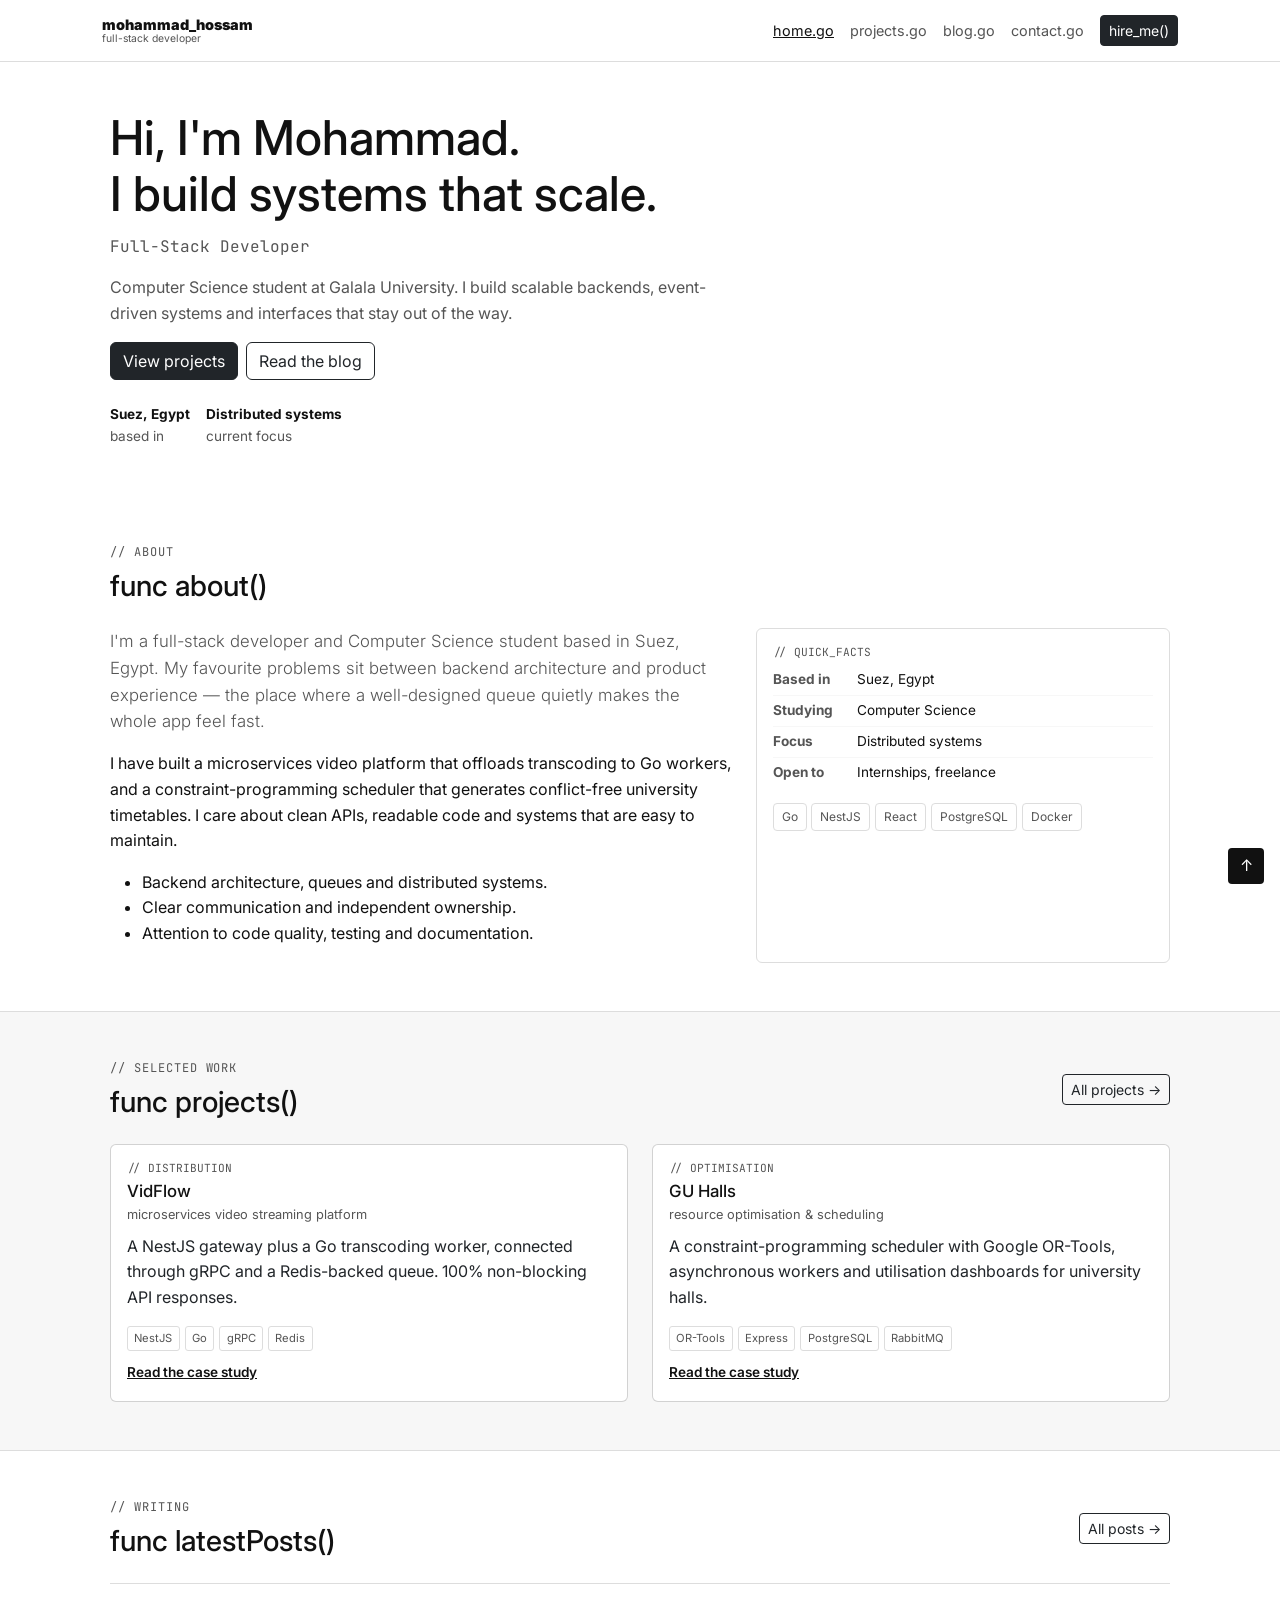
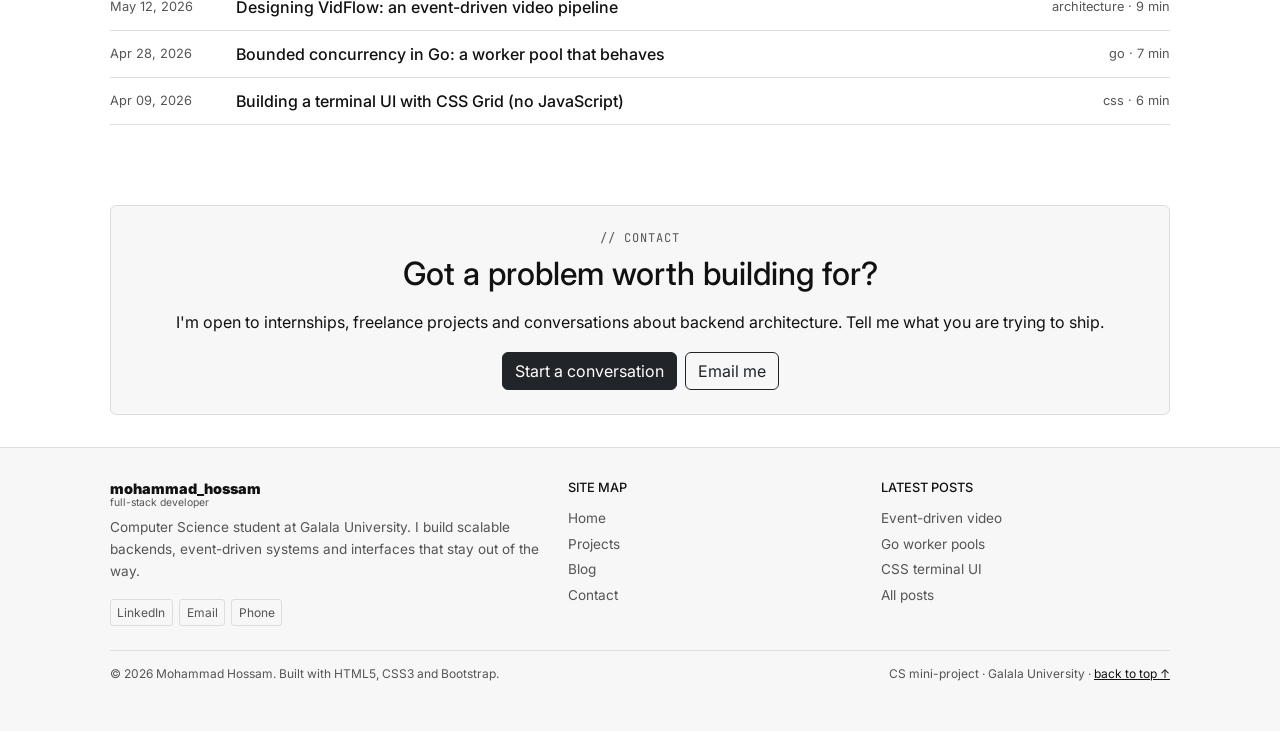
==== index.html @ eacb059a "Initial commit: four-page portfolio website" ====
<!doctype html>
<html lang="en">
<head>
  <meta charset="utf-8">
  <meta name="viewport" content="width=device-width, initial-scale=1">
  <title>Mohammad Hossam — Full-Stack Developer</title>
  <meta name="description" content="Portfolio of Mohammad Hossam, a Computer Science student at Galala University and full-stack developer building scalable backends and event-driven systems.">
  <meta name="author" content="Mohammad Hossam">
  <meta name="keywords" content="Mohammad Hossam, full-stack developer, NestJS, Go, React, portfolio, Galala University">
  <meta property="og:title" content="Mohammad Hossam — Full-Stack Developer">
  <meta property="og:description" content="Computer Science student and full-stack developer building event-driven systems and distributed platforms.">
  <meta property="og:type" content="website">
  <link rel="preconnect" href="https://fonts.googleapis.com">
  <link rel="preconnect" href="https://fonts.gstatic.com" crossorigin>
  <link href="https://fonts.googleapis.com/css2?family=Inter:wght@400;500;600;700&family=JetBrains+Mono:ital,wght@0,400;0,500;0,600;0,700;1,400&display=swap" rel="stylesheet">
  <link href="https://cdn.jsdelivr.net/npm/bootstrap@5.3.3/dist/css/bootstrap.min.css" rel="stylesheet">
  <link rel="stylesheet" href="css/style.css">
</head>
<body id="top">
  <a class="skip-link" href="#main">Skip to content</a>

  <header class="site-header">
    <nav class="navbar navbar-expand-lg" aria-label="Main navigation">
      <div class="container">
        <a class="brand" href="index.html" aria-label="Mohammad Hossam — home">
          <span class="brand-text"><strong>mohammad_hossam</strong><small>full-stack developer</small></span>
        </a>
        <button class="navbar-toggler" type="button" data-bs-toggle="collapse" data-bs-target="#mainNav" aria-controls="mainNav" aria-expanded="false" aria-label="Toggle navigation">
          <span class="navbar-toggler-icon"></span>
        </button>
        <div class="collapse navbar-collapse" id="mainNav">
          <ul class="navbar-nav ms-auto align-items-lg-center">
            <li class="nav-item"><a class="nav-link active" aria-current="page" href="index.html">home.go</a></li>
            <li class="nav-item"><a class="nav-link" href="projects.html">projects.go</a></li>
            <li class="nav-item"><a class="nav-link" href="blog.html">blog.go</a></li>
            <li class="nav-item"><a class="nav-link" href="contact.html">contact.go</a></li>
            <li class="nav-item ms-lg-2"><a class="btn btn-dark btn-sm" href="contact.html">hire_me()</a></li>
          </ul>
        </div>
      </div>
    </nav>
  </header>

  <main id="main">
    <section class="hero" aria-labelledby="hero-title">
      <div class="wrap">
        <h1 class="hero-title" id="hero-title">Hi, I'm Mohammad.<br>I build systems that scale.</h1>
        <p class="hero-role">Full-Stack Developer</p>
        <p class="hero-lead">Computer Science student at Galala University. I build scalable backends, event-driven systems and interfaces that stay out of the way.</p>
        <div class="actions mb-4">
          <a class="btn btn-dark" href="projects.html">View projects</a>
          <a class="btn btn-outline-dark" href="blog.html">Read the blog</a>
        </div>
        <div class="hero-meta">
          <div><strong>Suez, Egypt</strong>based in</div>
          <div><strong>Distributed systems</strong>current focus</div>
        </div>
      </div>
    </section>

    <section class="section" id="about" aria-labelledby="about-title">
      <div class="wrap">
        <div class="section-head">
          <div>
            <span class="eyebrow">// about</span>
            <h2 class="section-title" id="about-title">func about()</h2>
          </div>
        </div>
        <div class="about-grid">
          <div>
            <p class="lead">I'm a full-stack developer and Computer Science student based in Suez, Egypt. My favourite problems sit between backend architecture and product experience — the place where a well-designed queue quietly makes the whole app feel fast.</p>
            <p>I have built a microservices video platform that offloads transcoding to Go workers, and a constraint-programming scheduler that generates conflict-free university timetables. I care about clean APIs, readable code and systems that are easy to maintain.</p>
            <ul >
              <li>Backend architecture, queues and distributed systems.</li>
              <li>Clear communication and independent ownership.</li>
              <li>Attention to code quality, testing and documentation.</li>
            </ul>
          </div>
          <aside class="panel" aria-label="Quick facts">
            <span class="panel-kicker">// quick_facts</span>
            <dl class="spec-list">
              <div class="spec"><dt>Based in</dt><dd>Suez, Egypt</dd></div>
              <div class="spec"><dt>Studying</dt><dd>Computer Science</dd></div>
              <div class="spec"><dt>Focus</dt><dd>Distributed systems</dd></div>
              <div class="spec"><dt>Open to</dt><dd>Internships, freelance</dd></div>
            </dl>
            <div class="chip-row mt-3">
              <span class="chip">Go</span>
              <span class="chip">NestJS</span>
              <span class="chip">React</span>
              <span class="chip">PostgreSQL</span>
              <span class="chip">Docker</span>
            </div>
          </aside>
        </div>
      </div>
    </section>

    <section class="section section--soft" id="work" aria-labelledby="work-title">
      <div class="wrap">
        <div class="section-head">
          <div>
            <span class="eyebrow">// selected work</span>
            <h2 class="section-title" id="work-title">func projects()</h2>
          </div>
          <a class="btn btn-outline-dark btn-sm" href="projects.html">All projects →</a>
        </div>
        <div class="row g-4 row-cols-1 row-cols-md-2">
          <div class="col">
            <article class="card h-100">
              <div class="project-body">
                <span class="panel-kicker">// distribution</span>
                <h3 class="project-name"><a href="projects.html#vidflow">VidFlow</a></h3>
                <span class="project-sub">microservices video streaming platform</span>
                <p>A NestJS gateway plus a Go transcoding worker, connected through gRPC and a Redis-backed queue. 100% non-blocking API responses.</p>
                <div class="tags">
                  <span class="tag">NestJS</span>
                  <span class="tag">Go</span>
                  <span class="tag">gRPC</span>
                  <span class="tag">Redis</span>
                </div>
                <a class="arrow-link" href="projects.html#vidflow">Read the case study</a>
              </div>
            </article>
          </div>
          <div class="col">
            <article class="card h-100">
              <div class="project-body">
                <span class="panel-kicker">// optimisation</span>
                <h3 class="project-name"><a href="projects.html#guhalls">GU Halls</a></h3>
                <span class="project-sub">resource optimisation &amp; scheduling</span>
                <p>A constraint-programming scheduler with Google OR-Tools, asynchronous workers and utilisation dashboards for university halls.</p>
                <div class="tags">
                  <span class="tag">OR-Tools</span>
                  <span class="tag">Express</span>
                  <span class="tag">PostgreSQL</span>
                  <span class="tag">RabbitMQ</span>
                </div>
                <a class="arrow-link" href="projects.html#guhalls">Read the case study</a>
              </div>
            </article>
          </div>
        </div>
      </div>
    </section>

    <section class="section" id="writing" aria-labelledby="writing-title">
      <div class="wrap">
        <div class="section-head">
          <div>
            <span class="eyebrow">// writing</span>
            <h2 class="section-title" id="writing-title">func latestPosts()</h2>
          </div>
          <a class="btn btn-outline-dark btn-sm" href="blog.html">All posts →</a>
        </div>
        <ul class="post-list">
          <li>
            <a href="blog.html#post-1">
              <time datetime="2026-05-12">May 12, 2026</time>
              <h3>Designing VidFlow: an event-driven video pipeline</h3>
              <span class="meta">architecture · 9 min</span>
            </a>
          </li>
          <li>
            <a href="blog.html#post-2">
              <time datetime="2026-04-28">Apr 28, 2026</time>
              <h3>Bounded concurrency in Go: a worker pool that behaves</h3>
              <span class="meta">go · 7 min</span>
            </a>
          </li>
          <li>
            <a href="blog.html#post-3">
              <time datetime="2026-04-09">Apr 09, 2026</time>
              <h3>Building a terminal UI with CSS Grid (no JavaScript)</h3>
              <span class="meta">css · 6 min</span>
            </a>
          </li>
        </ul>
      </div>
    </section>

    <section class="section section--tight" aria-labelledby="cta-title">
      <div class="wrap">
        <div class="cta">
          <span class="eyebrow d-block text-center">// contact</span>
          <h2 id="cta-title">Got a problem worth building for?</h2>
          <p>I'm open to internships, freelance projects and conversations about backend architecture. Tell me what you are trying to ship.</p>
          <div class="actions justify-content-center">
            <a class="btn btn-dark" href="contact.html">Start a conversation</a>
            <a class="btn btn-outline-dark" href="mailto:mohamedhossam.dev@gmail.com">Email me</a>
          </div>
        </div>
      </div>
    </section>
  </main>

  <footer class="site-footer">
    <div class="wrap">
      <div class="footer-grid">
        <div class="footer-brand">
          <a class="brand" href="index.html">
            <span class="brand-text"><strong>mohammad_hossam</strong><small>full-stack developer</small></span>
          </a>
          <p>Computer Science student at Galala University. I build scalable backends, event-driven systems and interfaces that stay out of the way.</p>
          <div class="social-row">
            <a href="https://www.linkedin.com/in/mohamed-hossam-5a3b3b277/" target="_blank" rel="noopener">LinkedIn</a>
            <a href="mailto:mohamedhossam.dev@gmail.com">Email</a>
            <a href="tel:+201100353314">Phone</a>
          </div>
        </div>
        <div>
          <h2 class="footer-title">Site map</h2>
          <ul class="footer-links">
            <li><a href="index.html">Home</a></li>
            <li><a href="projects.html">Projects</a></li>
            <li><a href="blog.html">Blog</a></li>
            <li><a href="contact.html">Contact</a></li>
          </ul>
        </div>
        <div>
          <h2 class="footer-title">Latest posts</h2>
          <ul class="footer-links">
            <li><a href="blog.html#post-1">Event-driven video</a></li>
            <li><a href="blog.html#post-2">Go worker pools</a></li>
            <li><a href="blog.html#post-3">CSS terminal UI</a></li>
            <li><a href="blog.html">All posts</a></li>
          </ul>
        </div>
      </div>
      <div class="footer-bottom">
        <p>© 2026 Mohammad Hossam. Built with HTML5, CSS3 and Bootstrap.</p>
        <p>CS mini-project · Galala University · <a href="#top">back to top ↑</a></p>
      </div>
    </div>
  </footer>

  <a class="to-top" href="#top" aria-label="Back to top">↑</a>

  <script src="https://cdn.jsdelivr.net/npm/bootstrap@5.3.3/dist/js/bootstrap.bundle.min.js"></script>
</body>
</html>
---- css/style.css ----
:root {
  --bg: #ffffff;
  --text: #111111;
  --muted: #555555;
  --border: #dddddd;
  --surface: #f7f7f7;
  --font: "Inter", Arial, sans-serif;
  --mono: "JetBrains Mono", Consolas, monospace;
}

*,
*::before,
*::after { box-sizing: border-box; }
html { scroll-behavior: smooth; scroll-padding-top: 80px; }
body { margin: 0; background: var(--bg); color: var(--text); font: 16px/1.6 var(--font); }
h1, h2, h3 { margin: 0 0 0.5em; line-height: 1.25; }
p { margin: 0 0 1rem; }
a { color: var(--text); text-decoration: underline; }
a:hover { color: var(--muted); }
a:focus-visible, button:focus-visible { outline: 2px solid #111; outline-offset: 2px; }
code, pre { font-family: var(--mono); }

.skip-link { position: absolute; left: 1rem; top: -100px; z-index: 2000; padding: 0.5rem 0.8rem; background: #111; color: #fff; }
.skip-link:focus { top: 1rem; color: #fff; }
.wrap { width: 100%; max-width: 1100px; margin: 0 auto; padding: 0 1.25rem; }
.container { max-width: 1100px; }

.site-header { position: sticky; top: 0; z-index: 1030; background: #fff; border-bottom: 1px solid var(--border); }
.navbar { padding: 0.7rem 0; }
.brand { color: var(--text); font-weight: 700; text-decoration: none; }
.brand:hover { color: var(--text); }
.brand-text { display: flex; flex-direction: column; line-height: 1.2; }
.brand-text strong { font-size: 0.9rem; }
.brand-text small { color: var(--muted); font-size: 0.65rem; font-weight: 400; }
.navbar .nav-link { color: var(--muted); font-size: 0.9rem; }
.navbar .nav-link:hover,
.navbar .nav-link.active { color: var(--text); text-decoration: underline; }
.navbar-toggler { border: 1px solid var(--border); }
.navbar-collapse { margin-top: 0.7rem; }

.section { padding: 3rem 0; }
.section--tight { padding: 2rem 0; }
.section--soft { background: var(--surface); border-top: 1px solid var(--border); border-bottom: 1px solid var(--border); }
.section-head { display: flex; flex-wrap: wrap; align-items: center; justify-content: space-between; gap: 1rem; margin-bottom: 1.5rem; }
.section-title { margin: 0; font-size: 1.8rem; }
.section-sub { max-width: 65ch; color: var(--muted); }
.eyebrow { display: block; margin-bottom: 0.5rem; color: var(--muted); font: 0.75rem var(--mono); letter-spacing: 0.08em; text-transform: uppercase; }
.page-head { padding: 2rem 0 1rem; }
.page-title { margin-bottom: 0.5rem; font-size: 2rem; }
.page-sub { max-width: 65ch; color: var(--muted); }
.breadcrumb-nav { display: flex; flex-wrap: wrap; gap: 0.4rem; margin-bottom: 1rem; color: var(--muted); font-size: 0.8rem; }
.breadcrumb-nav a { color: var(--muted); }

.hero { padding: 3rem 0; }
.hero-title { margin: 0 0 0.8rem; font-size: clamp(2rem, 6vw, 3rem); line-height: 1.15; }
.hero-role { margin: 0 0 1rem; color: var(--muted); font-family: var(--mono); }
.hero-lead { max-width: 60ch; color: var(--muted); }
.hero-meta { display: flex; flex-wrap: wrap; gap: 1rem; color: var(--muted); font-size: 0.85rem; }
.hero-meta strong { display: block; color: var(--text); }
.actions { display: flex; flex-wrap: wrap; gap: 0.5rem; }
.lead { color: var(--muted); font-size: 1.05rem; }

.about-grid,
.contact-grid,
.footer-grid { display: grid; gap: 1.5rem; }
.about-grid { grid-template-columns: 1.5fr 1fr; }
.contact-grid { grid-template-columns: 0.85fr 1.15fr; }
.footer-grid { grid-template-columns: 1.5fr 1fr 1fr; }

.panel,
.case-study,
.form-panel,
.table-responsive { background: #fff; border: 1px solid var(--border); border-radius: 6px; }
.panel { padding: 1rem; }
.panel-kicker { display: block; margin-bottom: 0.4rem; color: var(--muted); font: 0.7rem var(--mono); text-transform: uppercase; }
.panel-title { margin-bottom: 0.5rem; font-size: 1rem; }
.spec-list { margin: 0; }
.spec { display: flex; gap: 0.5rem; padding: 0.25rem 0; border-bottom: 1px solid var(--surface); font-size: 0.85rem; }
.spec:last-child { border-bottom: 0; }
.spec dt { flex: 0 0 76px; color: var(--muted); }
.spec dd { margin: 0; }
.chip-row { display: flex; flex-wrap: wrap; gap: 0.3rem; }
.chip { padding: 0.2rem 0.5rem; border: 1px solid var(--border); border-radius: 4px; color: var(--muted); font-size: 0.75rem; text-decoration: none; }
.chip:hover,
.chip.active { border-color: #111; color: #111; }

.project-body { padding: 1rem; }
.project-name { margin: 0 0 0.2rem; font-size: 1.05rem; }
.project-name a { color: var(--text); text-decoration: none; }
.project-name a:hover { text-decoration: underline; }
.project-sub { display: block; margin-bottom: 0.5rem; color: var(--muted); font-size: 0.8rem; }
.tags { display: flex; flex-wrap: wrap; gap: 0.3rem; margin-top: auto; }
.tag { padding: 0.15rem 0.4rem; border: 1px solid var(--border); border-radius: 3px; color: var(--muted); font-size: 0.7rem; }
.arrow-link { display: inline-block; margin-top: 0.7rem; font-size: 0.85rem; font-weight: 600; }

.blog-entry { padding: 1rem 0; border-bottom: 1px solid var(--border); }
.blog-entry h2 { margin-bottom: 0.4rem; font-size: 1.15rem; }
.blog-entry p { margin-bottom: 0.4rem; color: var(--muted); }
.post-list { margin: 0; padding: 0; list-style: none; border-top: 1px solid var(--border); }
.post-list li { border-bottom: 1px solid var(--border); }
.post-list a { display: grid; grid-template-columns: 110px 1fr auto; gap: 1rem; padding: 0.8rem 0; color: var(--text); text-decoration: none; }
.post-list a:hover h3 { text-decoration: underline; }
.post-list time,
.post-list .meta { color: var(--muted); font-size: 0.8rem; }
.post-list h3 { margin: 0; font-size: 1rem; }
.post-meta { display: flex; flex-wrap: wrap; gap: 0.4rem; margin-bottom: 0.5rem; color: var(--muted); font-size: 0.75rem; }

.cta { padding: 1.5rem; border: 1px solid var(--border); border-radius: 6px; background: var(--surface); text-align: center; }
.case-study { margin-bottom: 1rem; padding: 1.5rem; }
.case-body h2 { margin-bottom: 0.2rem; font-size: 1.5rem; }
.case-body h3 { margin: 1rem 0 0.5rem; color: var(--muted); font-size: 0.8rem; text-transform: uppercase; }
.case-body p { color: var(--muted); }

.table-responsive { overflow-x: auto; }
.matrix-table { width: 100%; min-width: 720px; border-collapse: collapse; font-size: 0.85rem; }
.matrix-table th,
.matrix-table td { padding: 0.6rem; border: 1px solid var(--border); text-align: left; }
.matrix-table thead th { background: var(--surface); }
.matrix-table tbody tr:nth-child(even) { background: #fafafa; }

.contact-info { display: flex; flex-direction: column; gap: 1rem; }
.contact-list { margin: 0; padding: 0; list-style: none; }
.contact-list li { display: flex; gap: 0.5rem; padding: 0.5rem 0; border-bottom: 1px solid var(--border); }
.contact-list li:last-child { border-bottom: 0; }
.contact-list b { display: block; color: var(--muted); font-size: 0.7rem; text-transform: uppercase; }
.form-panel { padding: 1.5rem; }
fieldset { min-width: 0; margin: 0 0 1rem; padding: 1rem; border: 1px solid var(--border); border-radius: 6px; }
legend { float: none; width: auto; padding: 0 0.3rem; font-size: 0.85rem; font-weight: 700; }
.form-label { margin-bottom: 0.3rem; font-size: 0.85rem; font-weight: 600; }
.form-hint { margin-top: 0.25rem; color: var(--muted); font-size: 0.78rem; }
.form-actions { display: flex; flex-wrap: wrap; gap: 0.5rem; }

.site-footer { border-top: 1px solid var(--border); background: var(--surface); padding: 2rem 0; }
.footer-brand p { margin: 0.5rem 0 1rem; color: var(--muted); font-size: 0.85rem; }
.footer-title { margin-bottom: 0.6rem; font-size: 0.8rem; text-transform: uppercase; }
.footer-links { margin: 0; padding: 0; list-style: none; }
.footer-links a { color: var(--muted); font-size: 0.85rem; text-decoration: none; }
.footer-links a:hover { color: var(--text); }
.social-row { display: flex; flex-wrap: wrap; gap: 0.4rem; }
.social-row a { padding: 0.2rem 0.4rem; border: 1px solid var(--border); border-radius: 3px; color: var(--muted); font-size: 0.75rem; text-decoration: none; }
.footer-bottom { display: flex; flex-wrap: wrap; justify-content: space-between; gap: 0.5rem; margin-top: 1.5rem; padding-top: 0.8rem; border-top: 1px solid var(--border); color: var(--muted); font-size: 0.75rem; }
.to-top { position: fixed; right: 1rem; bottom: 1rem; z-index: 1020; display: grid; place-items: center; width: 36px; height: 36px; border-radius: 4px; background: #111; color: #fff; text-decoration: none; }

@media (min-width: 992px) { .navbar-collapse { margin-top: 0; } }
@media (max-width: 991.98px) {
  .about-grid,
  .contact-grid { grid-template-columns: 1fr; }
  .footer-grid { grid-template-columns: 1fr 1fr; }
  .footer-brand { grid-column: 1 / -1; }
}
@media (max-width: 767.98px) {
  .section { padding: 2rem 0; }
  .hero { padding: 2rem 0; }
  .post-list a { grid-template-columns: 1fr; }
  .post-list .meta { display: none; }
  .footer-grid { grid-template-columns: 1fr; }
  .footer-brand { grid-column: auto; }
}
@media (max-width: 479.98px) {
  .actions { flex-direction: column; }
  .actions .btn { width: 100%; }
  .brand-text small { display: none; }
}
@media print {
  .site-header, .to-top, .site-footer, .actions { display: none !important; }
  body { background: #fff; color: #111; }
}
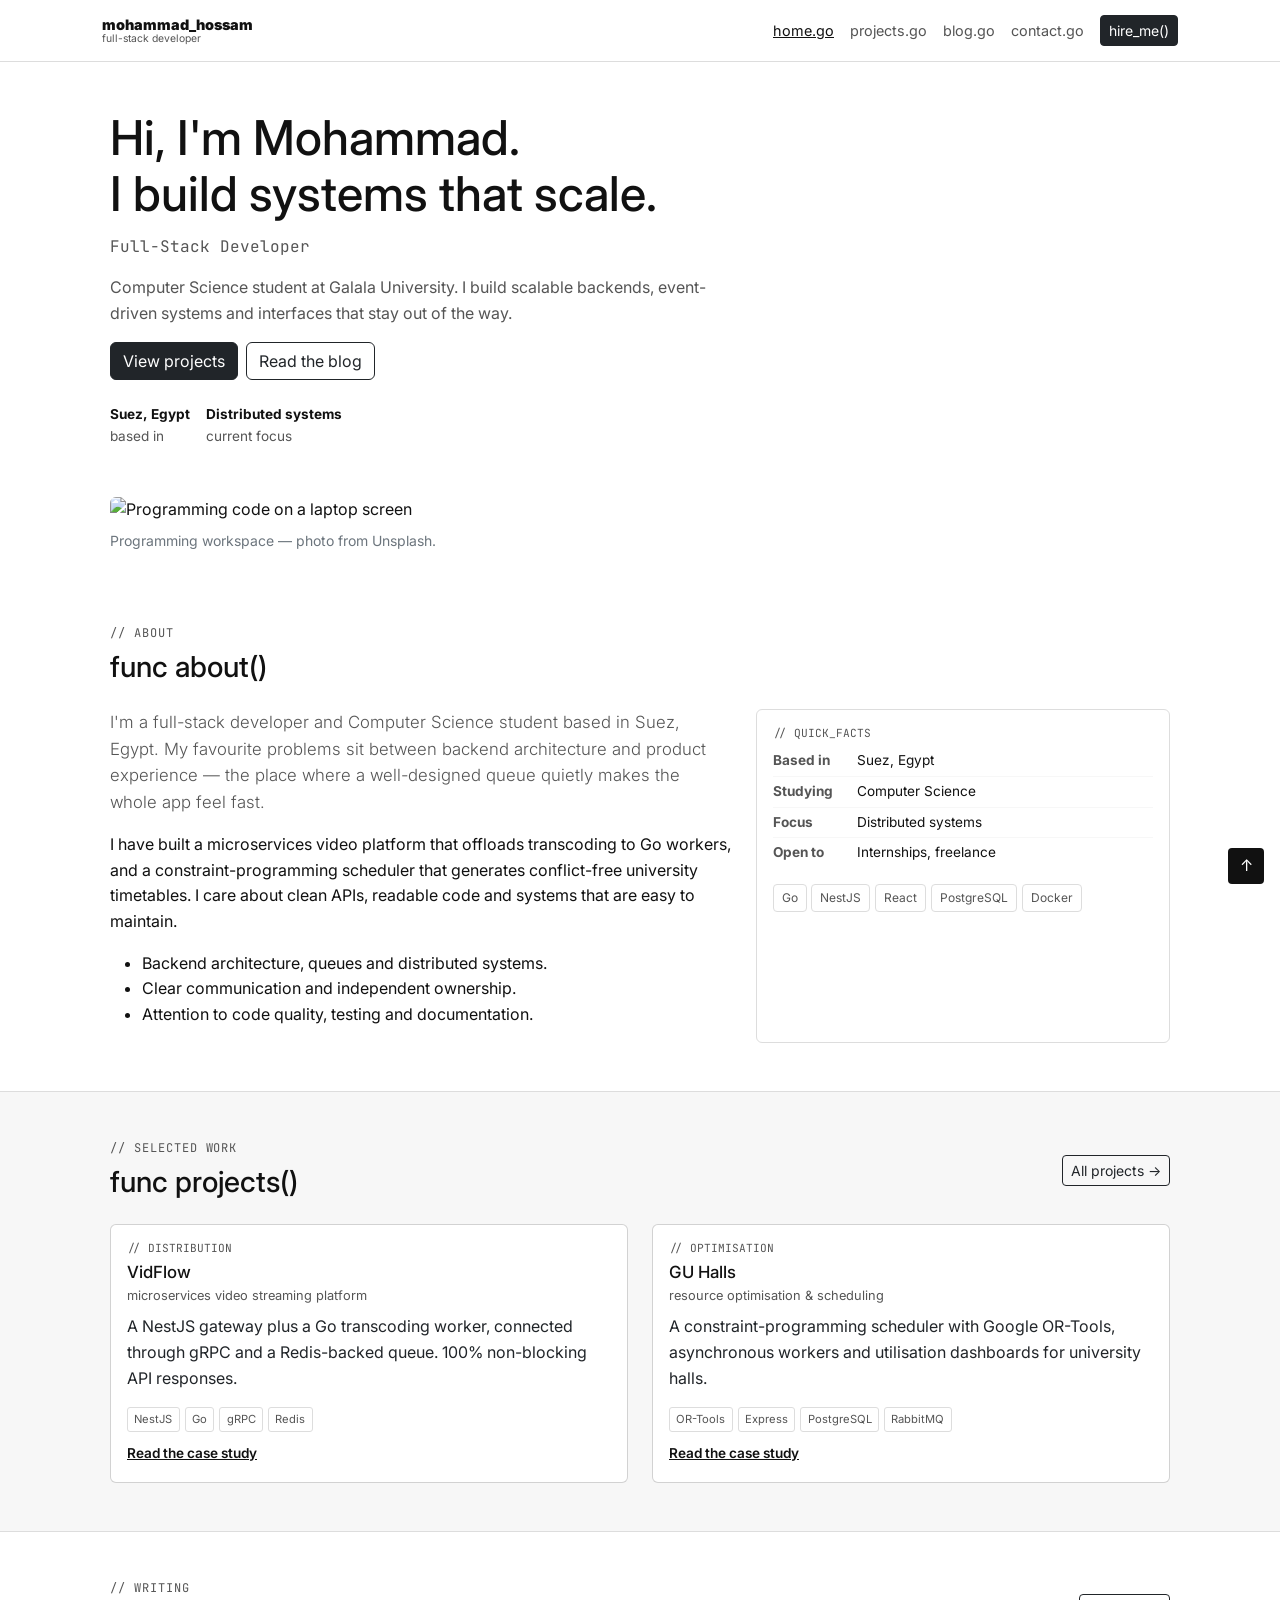
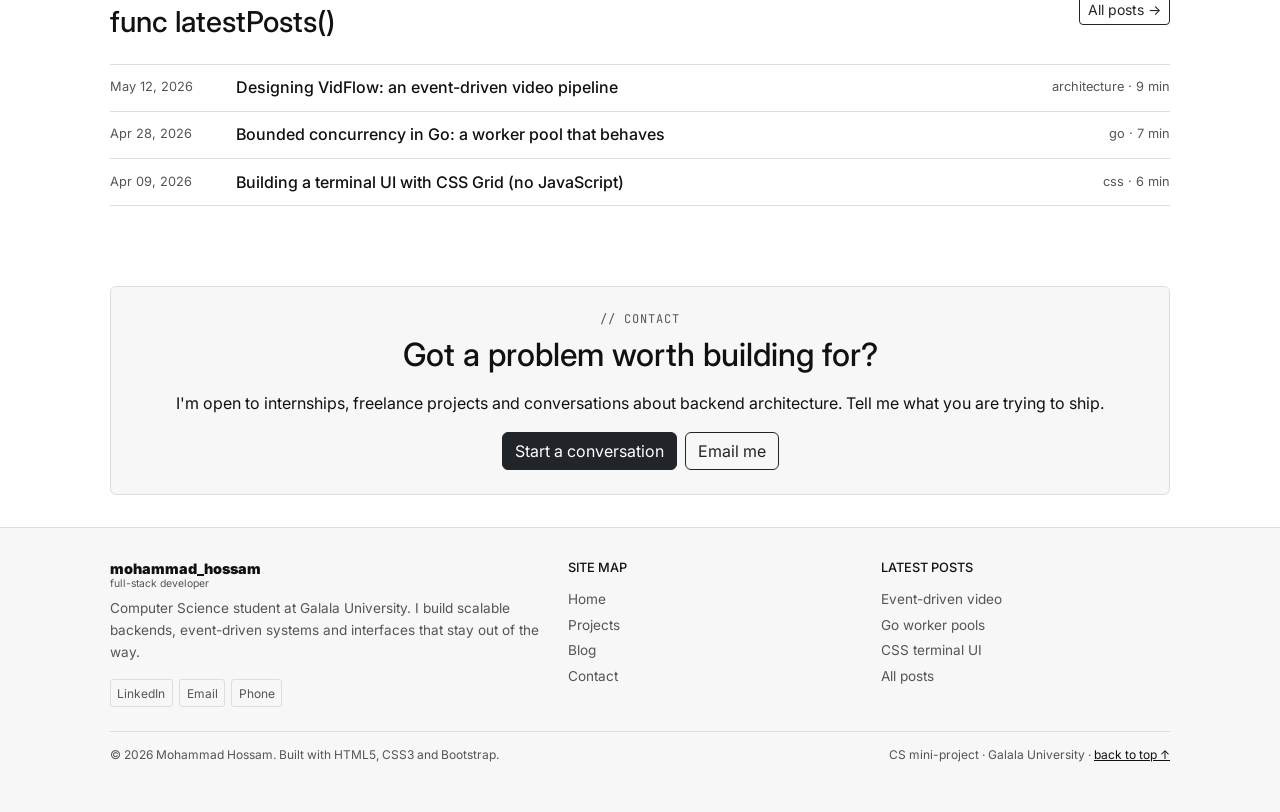
==== commit 6a4f89e6: "Add programming image to home page" ====
--- a/index.html
+++ b/index.html
@@ -57,6 +57,11 @@
         </div>
       </div>
     </section>
+
+    <div class="wrap mb-4">
+      <img class="img-fluid rounded" src="https://images.unsplash.com/photo-1461749280684-dccba630e2f6?auto=format&fit=crop&w=1200&q=80" alt="Programming code on a laptop screen" width="1200" height="800" loading="lazy">
+      <p class="text-secondary small mt-2 mb-0">Programming workspace — photo from Unsplash.</p>
+    </div>
 
     <section class="section" id="about" aria-labelledby="about-title">
       <div class="wrap">
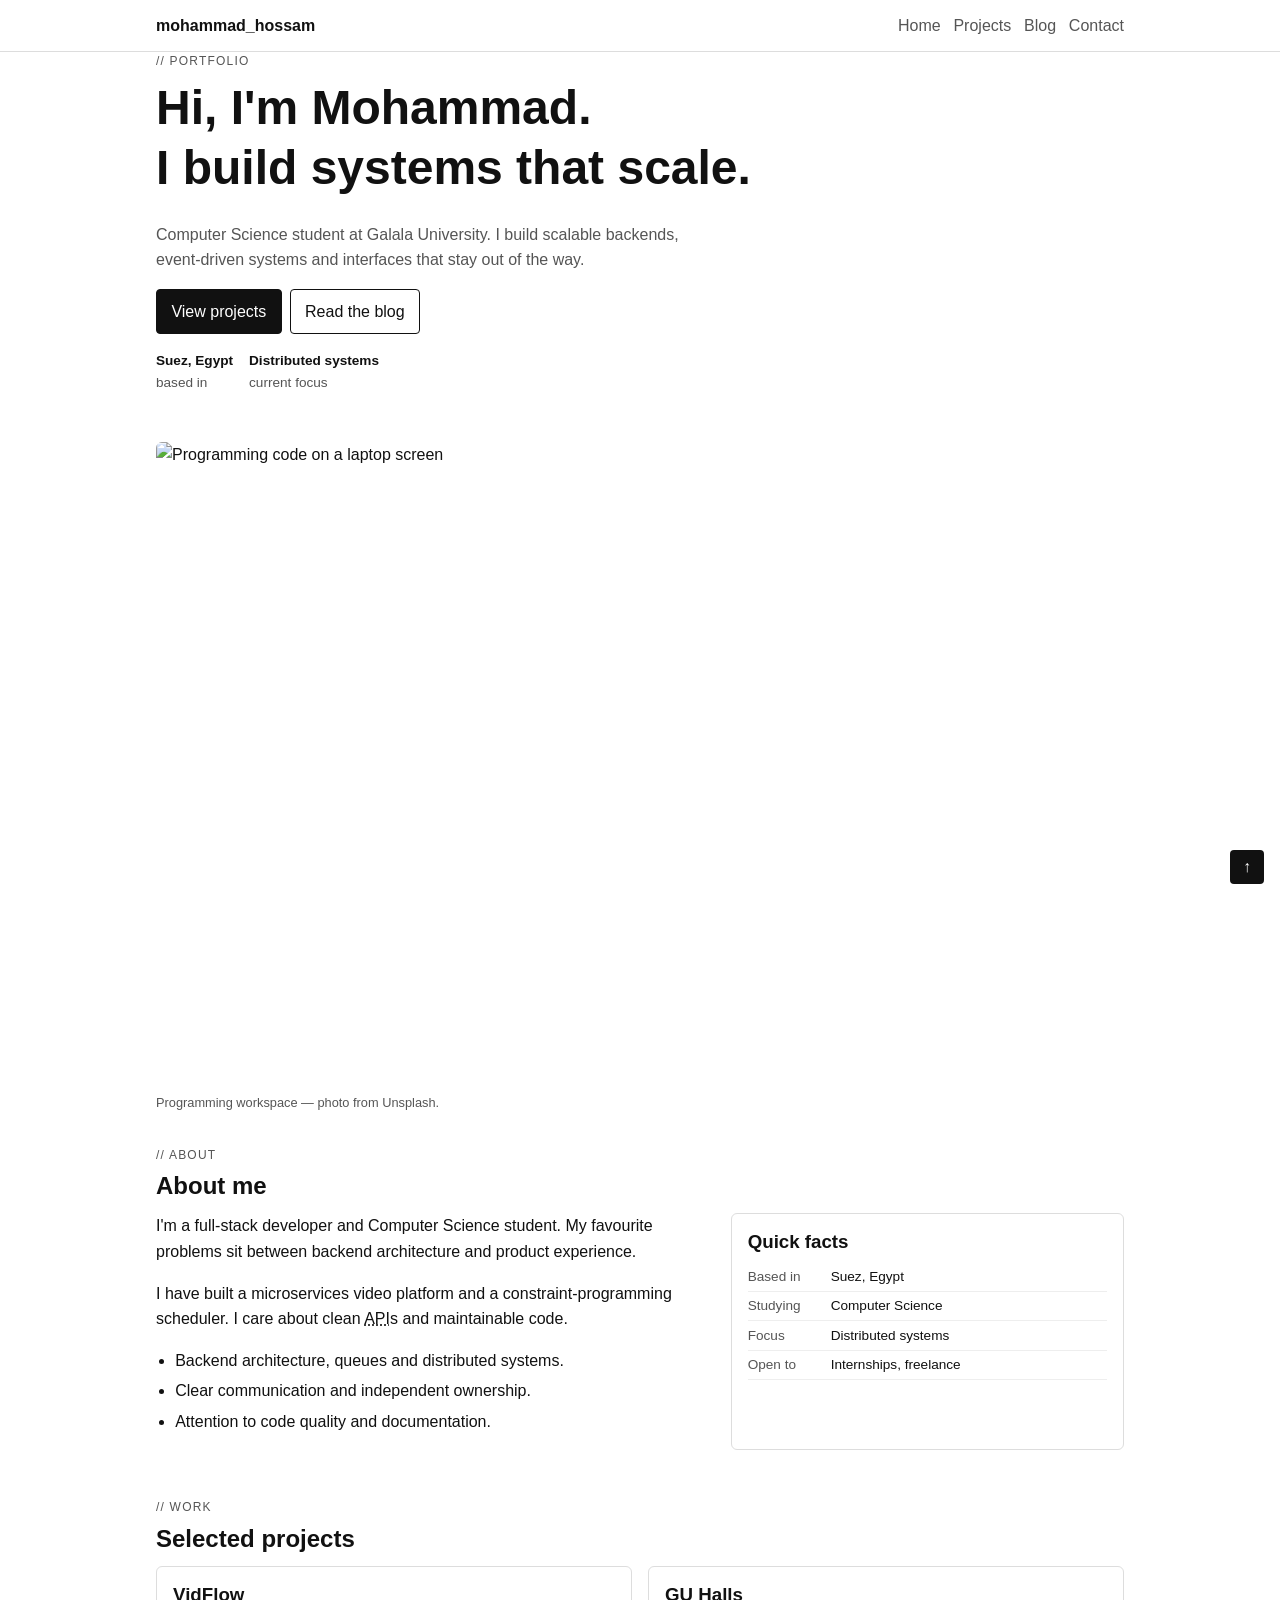
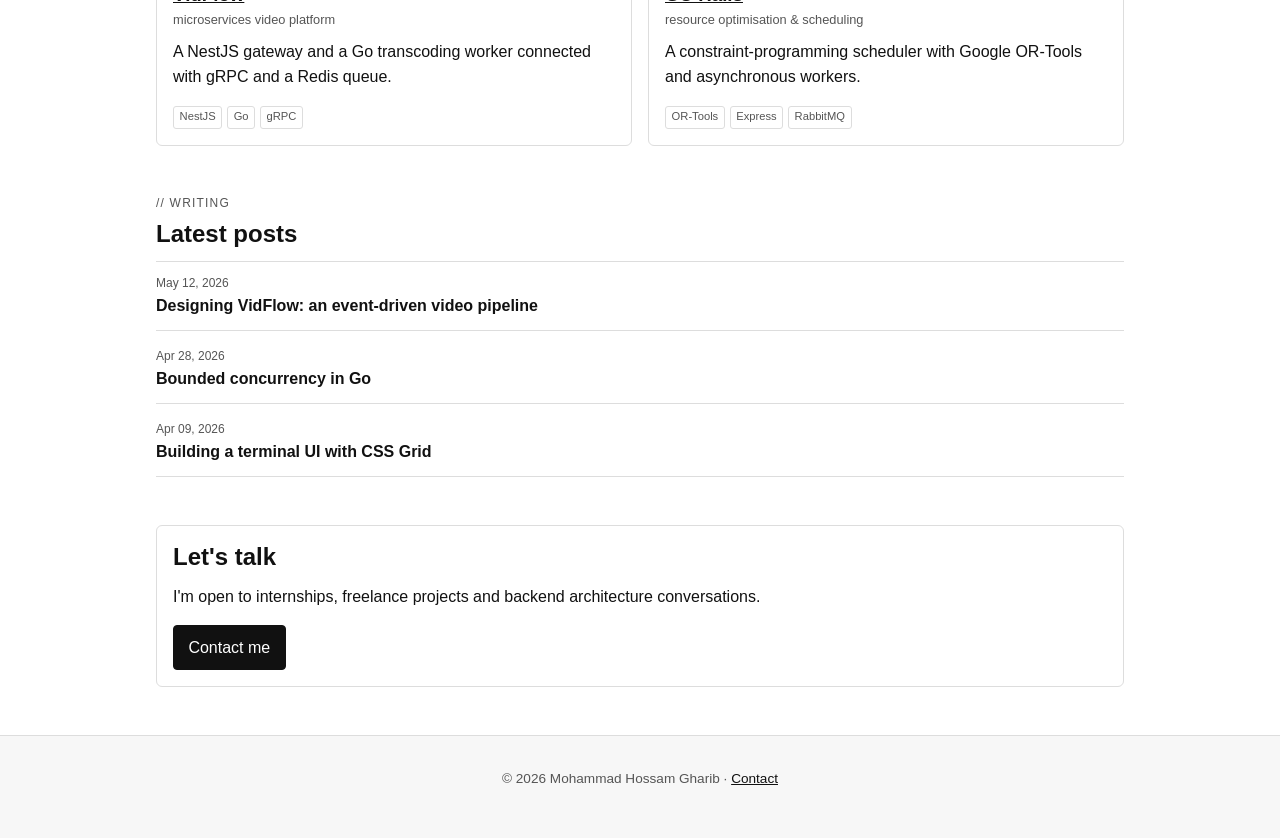
==== commit 6721b622: "Replace Bootstrap version with pure HTML/CSS site" ====
--- a/index.html
+++ b/index.html
@@ -1,246 +1,105 @@
 <!doctype html>
 <html lang="en">
 <head>
-  <meta charset="utf-8">
-  <meta name="viewport" content="width=device-width, initial-scale=1">
-  <title>Mohammad Hossam — Full-Stack Developer</title>
-  <meta name="description" content="Portfolio of Mohammad Hossam, a Computer Science student at Galala University and full-stack developer building scalable backends and event-driven systems.">
-  <meta name="author" content="Mohammad Hossam">
-  <meta name="keywords" content="Mohammad Hossam, full-stack developer, NestJS, Go, React, portfolio, Galala University">
-  <meta property="og:title" content="Mohammad Hossam — Full-Stack Developer">
-  <meta property="og:description" content="Computer Science student and full-stack developer building event-driven systems and distributed platforms.">
-  <meta property="og:type" content="website">
-  <link rel="preconnect" href="https://fonts.googleapis.com">
-  <link rel="preconnect" href="https://fonts.gstatic.com" crossorigin>
-  <link href="https://fonts.googleapis.com/css2?family=Inter:wght@400;500;600;700&family=JetBrains+Mono:ital,wght@0,400;0,500;0,600;0,700;1,400&display=swap" rel="stylesheet">
-  <link href="https://cdn.jsdelivr.net/npm/bootstrap@5.3.3/dist/css/bootstrap.min.css" rel="stylesheet">
-  <link rel="stylesheet" href="css/style.css">
+<meta charset="utf-8">
+<meta name="viewport" content="width=device-width, initial-scale=1">
+<title>Mohammad Hossam Gharib — Portfolio</title>
+<meta name="description" content="Portfolio of Mohammad Hossam Gharib, a Computer Science student and full-stack developer.">
+<link rel="stylesheet" href="style.css">
 </head>
 <body id="top">
-  <a class="skip-link" href="#main">Skip to content</a>
+<header>
+  <div class="bar">
+    <a class="brand" href="index.html">mohammad_hossam</a>
+    <nav aria-label="Main navigation">
+      <a href="index.html">Home</a>
+      <a href="projects.html">Projects</a>
+      <a href="blog.html">Blog</a>
+      <a href="contact.html">Contact</a>
+    </nav>
+  </div>
+</header>
+<main class="wrap">
+  <section class="hero">
+    <p class="eyebrow">// portfolio</p>
+    <h1>Hi, I'm Mohammad.<br>I build systems that scale.</h1>
+    <p>Computer Science student at Galala University. I build scalable backends, event-driven systems and interfaces that stay out of the way.</p>
+    <div class="actions">
+      <a class="button" href="projects.html">View projects</a>
+      <a class="button alt" href="blog.html">Read the blog</a>
+    </div>
+    <div class="meta">
+      <div><strong>Suez, Egypt</strong>based in</div>
+      <div><strong>Distributed systems</strong>current focus</div>
+    </div>
+  </section>
 
-  <header class="site-header">
-    <nav class="navbar navbar-expand-lg" aria-label="Main navigation">
-      <div class="container">
-        <a class="brand" href="index.html" aria-label="Mohammad Hossam — home">
-          <span class="brand-text"><strong>mohammad_hossam</strong><small>full-stack developer</small></span>
-        </a>
-        <button class="navbar-toggler" type="button" data-bs-toggle="collapse" data-bs-target="#mainNav" aria-controls="mainNav" aria-expanded="false" aria-label="Toggle navigation">
-          <span class="navbar-toggler-icon"></span>
-        </button>
-        <div class="collapse navbar-collapse" id="mainNav">
-          <ul class="navbar-nav ms-auto align-items-lg-center">
-            <li class="nav-item"><a class="nav-link active" aria-current="page" href="index.html">home.go</a></li>
-            <li class="nav-item"><a class="nav-link" href="projects.html">projects.go</a></li>
-            <li class="nav-item"><a class="nav-link" href="blog.html">blog.go</a></li>
-            <li class="nav-item"><a class="nav-link" href="contact.html">contact.go</a></li>
-            <li class="nav-item ms-lg-2"><a class="btn btn-dark btn-sm" href="contact.html">hire_me()</a></li>
-          </ul>
-        </div>
-      </div>
-    </nav>
-  </header>
+  <figure class="photo">
+    <img src="https://images.unsplash.com/photo-1461749280684-dccba630e2f6?auto=format&fit=crop&w=1200&q=80" alt="Programming code on a laptop screen" width="1200" height="800" loading="lazy">
+    <figcaption>Programming workspace — photo from Unsplash.</figcaption>
+  </figure>
 
-  <main id="main">
-    <section class="hero" aria-labelledby="hero-title">
-      <div class="wrap">
-        <h1 class="hero-title" id="hero-title">Hi, I'm Mohammad.<br>I build systems that scale.</h1>
-        <p class="hero-role">Full-Stack Developer</p>
-        <p class="hero-lead">Computer Science student at Galala University. I build scalable backends, event-driven systems and interfaces that stay out of the way.</p>
-        <div class="actions mb-4">
-          <a class="btn btn-dark" href="projects.html">View projects</a>
-          <a class="btn btn-outline-dark" href="blog.html">Read the blog</a>
-        </div>
-        <div class="hero-meta">
-          <div><strong>Suez, Egypt</strong>based in</div>
-          <div><strong>Distributed systems</strong>current focus</div>
-        </div>
-      </div>
-    </section>
-
-    <div class="wrap mb-4">
-      <img class="img-fluid rounded" src="https://images.unsplash.com/photo-1461749280684-dccba630e2f6?auto=format&fit=crop&w=1200&q=80" alt="Programming code on a laptop screen" width="1200" height="800" loading="lazy">
-      <p class="text-secondary small mt-2 mb-0">Programming workspace — photo from Unsplash.</p>
-    </div>
-
-    <section class="section" id="about" aria-labelledby="about-title">
-      <div class="wrap">
-        <div class="section-head">
-          <div>
-            <span class="eyebrow">// about</span>
-            <h2 class="section-title" id="about-title">func about()</h2>
-          </div>
-        </div>
-        <div class="about-grid">
-          <div>
-            <p class="lead">I'm a full-stack developer and Computer Science student based in Suez, Egypt. My favourite problems sit between backend architecture and product experience — the place where a well-designed queue quietly makes the whole app feel fast.</p>
-            <p>I have built a microservices video platform that offloads transcoding to Go workers, and a constraint-programming scheduler that generates conflict-free university timetables. I care about clean APIs, readable code and systems that are easy to maintain.</p>
-            <ul >
-              <li>Backend architecture, queues and distributed systems.</li>
-              <li>Clear communication and independent ownership.</li>
-              <li>Attention to code quality, testing and documentation.</li>
-            </ul>
-          </div>
-          <aside class="panel" aria-label="Quick facts">
-            <span class="panel-kicker">// quick_facts</span>
-            <dl class="spec-list">
-              <div class="spec"><dt>Based in</dt><dd>Suez, Egypt</dd></div>
-              <div class="spec"><dt>Studying</dt><dd>Computer Science</dd></div>
-              <div class="spec"><dt>Focus</dt><dd>Distributed systems</dd></div>
-              <div class="spec"><dt>Open to</dt><dd>Internships, freelance</dd></div>
-            </dl>
-            <div class="chip-row mt-3">
-              <span class="chip">Go</span>
-              <span class="chip">NestJS</span>
-              <span class="chip">React</span>
-              <span class="chip">PostgreSQL</span>
-              <span class="chip">Docker</span>
-            </div>
-          </aside>
-        </div>
-      </div>
-    </section>
-
-    <section class="section section--soft" id="work" aria-labelledby="work-title">
-      <div class="wrap">
-        <div class="section-head">
-          <div>
-            <span class="eyebrow">// selected work</span>
-            <h2 class="section-title" id="work-title">func projects()</h2>
-          </div>
-          <a class="btn btn-outline-dark btn-sm" href="projects.html">All projects →</a>
-        </div>
-        <div class="row g-4 row-cols-1 row-cols-md-2">
-          <div class="col">
-            <article class="card h-100">
-              <div class="project-body">
-                <span class="panel-kicker">// distribution</span>
-                <h3 class="project-name"><a href="projects.html#vidflow">VidFlow</a></h3>
-                <span class="project-sub">microservices video streaming platform</span>
-                <p>A NestJS gateway plus a Go transcoding worker, connected through gRPC and a Redis-backed queue. 100% non-blocking API responses.</p>
-                <div class="tags">
-                  <span class="tag">NestJS</span>
-                  <span class="tag">Go</span>
-                  <span class="tag">gRPC</span>
-                  <span class="tag">Redis</span>
-                </div>
-                <a class="arrow-link" href="projects.html#vidflow">Read the case study</a>
-              </div>
-            </article>
-          </div>
-          <div class="col">
-            <article class="card h-100">
-              <div class="project-body">
-                <span class="panel-kicker">// optimisation</span>
-                <h3 class="project-name"><a href="projects.html#guhalls">GU Halls</a></h3>
-                <span class="project-sub">resource optimisation &amp; scheduling</span>
-                <p>A constraint-programming scheduler with Google OR-Tools, asynchronous workers and utilisation dashboards for university halls.</p>
-                <div class="tags">
-                  <span class="tag">OR-Tools</span>
-                  <span class="tag">Express</span>
-                  <span class="tag">PostgreSQL</span>
-                  <span class="tag">RabbitMQ</span>
-                </div>
-                <a class="arrow-link" href="projects.html#guhalls">Read the case study</a>
-              </div>
-            </article>
-          </div>
-        </div>
-      </div>
-    </section>
-
-    <section class="section" id="writing" aria-labelledby="writing-title">
-      <div class="wrap">
-        <div class="section-head">
-          <div>
-            <span class="eyebrow">// writing</span>
-            <h2 class="section-title" id="writing-title">func latestPosts()</h2>
-          </div>
-          <a class="btn btn-outline-dark btn-sm" href="blog.html">All posts →</a>
-        </div>
-        <ul class="post-list">
-          <li>
-            <a href="blog.html#post-1">
-              <time datetime="2026-05-12">May 12, 2026</time>
-              <h3>Designing VidFlow: an event-driven video pipeline</h3>
-              <span class="meta">architecture · 9 min</span>
-            </a>
-          </li>
-          <li>
-            <a href="blog.html#post-2">
-              <time datetime="2026-04-28">Apr 28, 2026</time>
-              <h3>Bounded concurrency in Go: a worker pool that behaves</h3>
-              <span class="meta">go · 7 min</span>
-            </a>
-          </li>
-          <li>
-            <a href="blog.html#post-3">
-              <time datetime="2026-04-09">Apr 09, 2026</time>
-              <h3>Building a terminal UI with CSS Grid (no JavaScript)</h3>
-              <span class="meta">css · 6 min</span>
-            </a>
-          </li>
+  <section>
+    <p class="eyebrow">// about</p>
+    <h2>About me</h2>
+    <div class="grid">
+      <div>
+        <p>I'm a full-stack developer and Computer Science student. My favourite problems sit between backend architecture and product experience.</p>
+        <p>I have built a microservices video platform and a constraint-programming scheduler. I care about clean <abbr title="Application Programming Interface">API</abbr>s and maintainable code.</p>
+        <ul>
+          <li>Backend architecture, queues and distributed systems.</li>
+          <li>Clear communication and independent ownership.</li>
+          <li>Attention to code quality and documentation.</li>
         </ul>
       </div>
-    </section>
+      <aside class="panel">
+        <h3>Quick facts</h3>
+        <dl>
+          <div><dt>Based in</dt><dd>Suez, Egypt</dd></div>
+          <div><dt>Studying</dt><dd>Computer Science</dd></div>
+          <div><dt>Focus</dt><dd>Distributed systems</dd></div>
+          <div><dt>Open to</dt><dd>Internships, freelance</dd></div>
+        </dl>
+      </aside>
+    </div>
+  </section>
 
-    <section class="section section--tight" aria-labelledby="cta-title">
-      <div class="wrap">
-        <div class="cta">
-          <span class="eyebrow d-block text-center">// contact</span>
-          <h2 id="cta-title">Got a problem worth building for?</h2>
-          <p>I'm open to internships, freelance projects and conversations about backend architecture. Tell me what you are trying to ship.</p>
-          <div class="actions justify-content-center">
-            <a class="btn btn-dark" href="contact.html">Start a conversation</a>
-            <a class="btn btn-outline-dark" href="mailto:mohamedhossam.dev@gmail.com">Email me</a>
-          </div>
-        </div>
-      </div>
-    </section>
-  </main>
+  <section>
+    <p class="eyebrow">// work</p>
+    <h2>Selected projects</h2>
+    <div class="cards">
+      <article class="card">
+        <h3><a href="projects.html#vidflow">VidFlow</a></h3>
+        <span class="sub">microservices video platform</span>
+        <p>A NestJS gateway and a Go transcoding worker connected with gRPC and a Redis queue.</p>
+        <div class="tags"><span class="tag">NestJS</span><span class="tag">Go</span><span class="tag">gRPC</span></div>
+      </article>
+      <article class="card">
+        <h3><a href="projects.html#guhalls">GU Halls</a></h3>
+        <span class="sub">resource optimisation &amp; scheduling</span>
+        <p>A constraint-programming scheduler with Google OR-Tools and asynchronous workers.</p>
+        <div class="tags"><span class="tag">OR-Tools</span><span class="tag">Express</span><span class="tag">RabbitMQ</span></div>
+      </article>
+    </div>
+  </section>
 
-  <footer class="site-footer">
-    <div class="wrap">
-      <div class="footer-grid">
-        <div class="footer-brand">
-          <a class="brand" href="index.html">
-            <span class="brand-text"><strong>mohammad_hossam</strong><small>full-stack developer</small></span>
-          </a>
-          <p>Computer Science student at Galala University. I build scalable backends, event-driven systems and interfaces that stay out of the way.</p>
-          <div class="social-row">
-            <a href="https://www.linkedin.com/in/mohamed-hossam-5a3b3b277/" target="_blank" rel="noopener">LinkedIn</a>
-            <a href="mailto:mohamedhossam.dev@gmail.com">Email</a>
-            <a href="tel:+201100353314">Phone</a>
-          </div>
-        </div>
-        <div>
-          <h2 class="footer-title">Site map</h2>
-          <ul class="footer-links">
-            <li><a href="index.html">Home</a></li>
-            <li><a href="projects.html">Projects</a></li>
-            <li><a href="blog.html">Blog</a></li>
-            <li><a href="contact.html">Contact</a></li>
-          </ul>
-        </div>
-        <div>
-          <h2 class="footer-title">Latest posts</h2>
-          <ul class="footer-links">
-            <li><a href="blog.html#post-1">Event-driven video</a></li>
-            <li><a href="blog.html#post-2">Go worker pools</a></li>
-            <li><a href="blog.html#post-3">CSS terminal UI</a></li>
-            <li><a href="blog.html">All posts</a></li>
-          </ul>
-        </div>
-      </div>
-      <div class="footer-bottom">
-        <p>© 2026 Mohammad Hossam. Built with HTML5, CSS3 and Bootstrap.</p>
-        <p>CS mini-project · Galala University · <a href="#top">back to top ↑</a></p>
-      </div>
-    </div>
-  </footer>
+  <section>
+    <p class="eyebrow">// writing</p>
+    <h2>Latest posts</h2>
+    <ul class="posts">
+      <li><a href="blog.html#post-1"><time datetime="2026-05-12">May 12, 2026</time><strong>Designing VidFlow: an event-driven video pipeline</strong></a></li>
+      <li><a href="blog.html#post-2"><time datetime="2026-04-28">Apr 28, 2026</time><strong>Bounded concurrency in Go</strong></a></li>
+      <li><a href="blog.html#post-3"><time datetime="2026-04-09">Apr 09, 2026</time><strong>Building a terminal UI with CSS Grid</strong></a></li>
+    </ul>
+  </section>
 
-  <a class="to-top" href="#top" aria-label="Back to top">↑</a>
-
-  <script src="https://cdn.jsdelivr.net/npm/bootstrap@5.3.3/dist/js/bootstrap.bundle.min.js"></script>
+  <section class="panel">
+    <h2>Let's talk</h2>
+    <p>I'm open to internships, freelance projects and backend architecture conversations.</p>
+    <a class="button" href="contact.html">Contact me</a>
+  </section>
+</main>
+<footer><div class="bar"><p>© 2026 Mohammad Hossam Gharib · <a href="contact.html">Contact</a></p></div></footer>
+<a class="top" href="#top" aria-label="Back to top">↑</a>
 </body>
 </html>
--- a/style.css
+++ b/style.css
@@ -0,0 +1,78 @@
+:root{--text:#111;--muted:#555;--line:#ddd;--soft:#f7f7f7}
+*{box-sizing:border-box}
+html{scroll-behavior:smooth;scroll-padding-top:70px}
+body{margin:0;background:#fff;color:var(--text);font:16px/1.6 Arial,Helvetica,sans-serif}
+h1,h2,h3{margin:0 0 .5em;line-height:1.25}
+p{margin:0 0 1rem}
+a{color:var(--text)}
+a:hover{color:var(--muted)}
+a:focus-visible,button:focus-visible{outline:2px solid #111;outline-offset:2px}
+ul{padding-left:1.2rem}
+li{margin-bottom:.3rem}
+.wrap{max-width:1000px;margin:0 auto;padding:0 1rem}
+header{position:sticky;top:0;z-index:10;background:#fff;border-bottom:1px solid var(--line)}
+.bar{display:flex;flex-wrap:wrap;align-items:center;justify-content:space-between;gap:.5rem;max-width:1000px;margin:0 auto;padding:.8rem 1rem}
+.brand{font-weight:700;text-decoration:none}
+nav{display:flex;flex-wrap:wrap;gap:.8rem}
+nav a{color:var(--muted);text-decoration:none}
+nav a:hover{color:var(--text);text-decoration:underline}
+main{padding:2rem 0 3rem}
+section{margin-bottom:3rem}
+.eyebrow{margin:0 0 .4rem;color:var(--muted);font-size:.75rem;letter-spacing:.1em;text-transform:uppercase}
+.hero h1{font-size:clamp(2rem,6vw,3rem)}
+.hero p{max-width:60ch;color:var(--muted)}
+.actions{display:flex;flex-wrap:wrap;gap:.5rem;margin:1rem 0}
+.button{display:inline-block;padding:.55rem .9rem;border:1px solid #111;border-radius:4px;background:#111;color:#fff;text-decoration:none;font:inherit;cursor:pointer}
+.button:hover{background:#333;color:#fff}
+.button.alt{background:#fff;color:#111}
+.button.alt:hover{background:#f2f2f2;color:#111}
+.photo{margin:0 0 2rem}
+.photo img{display:block;width:100%;height:auto;border-radius:6px}
+.photo figcaption{margin-top:.4rem;color:var(--muted);font-size:.8rem}
+.meta{display:flex;flex-wrap:wrap;gap:1rem;color:var(--muted);font-size:.85rem}
+.meta strong{display:block;color:var(--text)}
+.grid{display:grid;grid-template-columns:1.4fr 1fr;gap:1.5rem}
+.cards{display:grid;grid-template-columns:1fr 1fr;gap:1rem}
+.card,.case,.panel{border:1px solid var(--line);border-radius:6px;padding:1rem;background:#fff}
+.card h3,.case h2{margin-bottom:.25rem}
+.sub{display:block;margin-bottom:.5rem;color:var(--muted);font-size:.8rem}
+.tags{display:flex;flex-wrap:wrap;gap:.3rem;margin-top:.8rem}
+.tag{padding:.1rem .35rem;border:1px solid var(--line);border-radius:3px;color:var(--muted);font-size:.7rem}
+dl{margin:0}
+dl div{display:flex;gap:.5rem;padding:.2rem 0;border-bottom:1px solid #eee;font-size:.85rem}
+dt{width:75px;color:var(--muted)}
+dd{margin:0}
+.posts{list-style:none;padding:0;margin:0;border-top:1px solid var(--line)}
+.posts li{border-bottom:1px solid var(--line);padding:.7rem 0}
+.posts a{display:block;text-decoration:none}
+.posts time{display:block;color:var(--muted);font-size:.75rem}
+.page-head{padding:1rem 0 2rem;border-bottom:1px solid var(--line);margin-bottom:2rem}
+.crumb{margin-bottom:.8rem;color:var(--muted);font-size:.8rem}
+.crumb a{color:var(--muted)}
+.case{margin-bottom:1rem}
+.case ul{margin:.5rem 0}
+.table-wrap{overflow-x:auto;border:1px solid var(--line);border-radius:6px}
+table{width:100%;min-width:700px;border-collapse:collapse;font-size:.85rem}
+th,td{padding:.5rem;border:1px solid var(--line);text-align:left}
+thead th{background:var(--soft)}
+tbody tr:nth-child(even){background:#fafafa}
+.contact{display:grid;grid-template-columns:.8fr 1.2fr;gap:1.5rem}
+.contact ul{list-style:none;padding:0}
+.contact li{padding:.5rem 0;border-bottom:1px solid var(--line)}
+.contact b{display:block;color:var(--muted);font-size:.7rem;text-transform:uppercase}
+form{padding:1rem;border:1px solid var(--line);border-radius:6px}
+fieldset{margin:0 0 1rem;padding:.8rem;border:1px solid var(--line);border-radius:6px}
+legend{padding:0 .3rem;font-weight:700}
+label{display:block;margin:.4rem 0 .2rem;font-size:.85rem;font-weight:600}
+input,select,textarea{width:100%;padding:.5rem;border:1px solid #bbb;border-radius:4px;font:inherit}
+input[type=radio],input[type=checkbox]{width:auto}
+.row{display:grid;grid-template-columns:1fr 1fr;gap:.8rem}
+.check{display:flex;gap:.4rem;align-items:center;font-weight:400}
+.actions-form{display:flex;gap:.5rem;margin-top:.5rem}
+details{margin-bottom:.5rem;padding:.6rem .8rem;border:1px solid var(--line);border-radius:6px}
+summary{cursor:pointer;font-weight:600}
+footer{padding:1.2rem 0;border-top:1px solid var(--line);background:var(--soft);color:var(--muted);font-size:.85rem}
+footer .bar{display:block;text-align:center}
+.top{position:fixed;right:1rem;bottom:1rem;display:grid;place-items:center;width:34px;height:34px;border-radius:4px;background:#111;color:#fff;text-decoration:none}
+@media(max-width:760px){.grid,.cards,.contact,.row{grid-template-columns:1fr}}
+@media(max-width:480px){.actions .button{width:100%;text-align:center}}
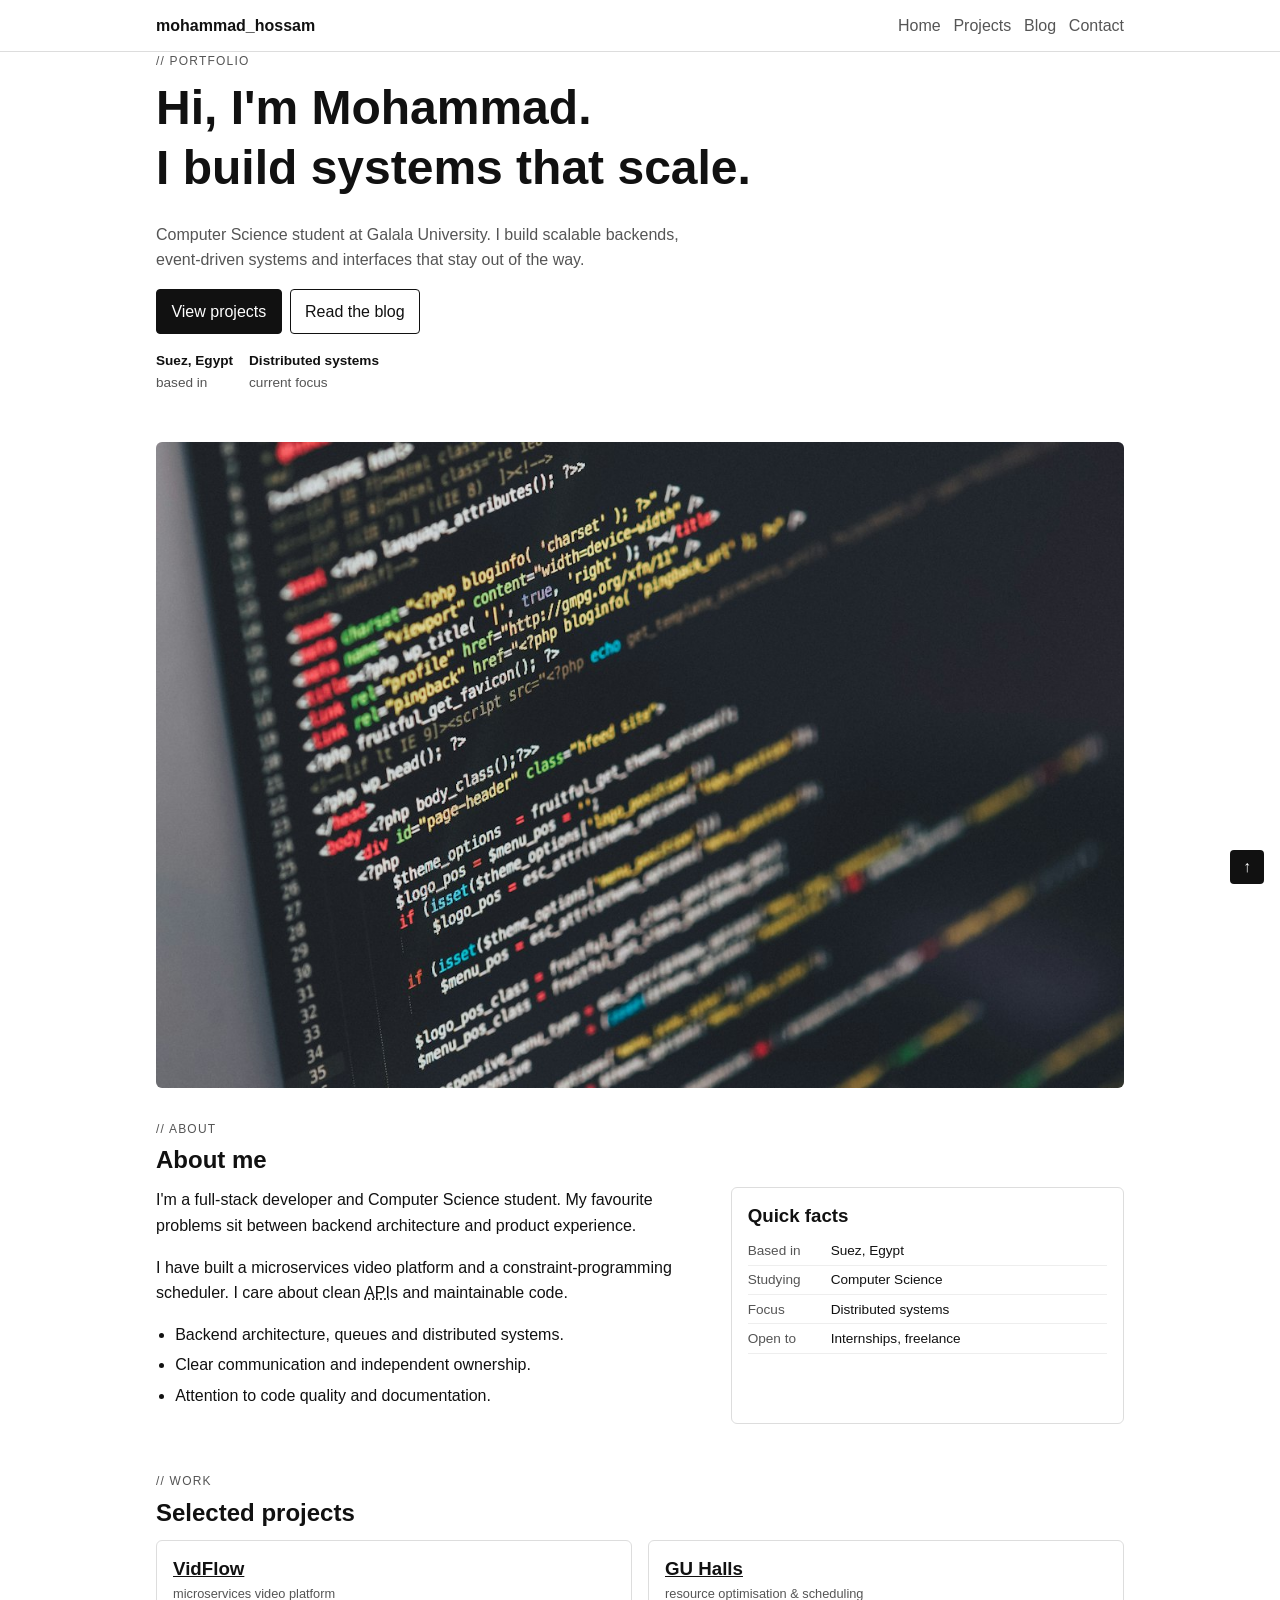
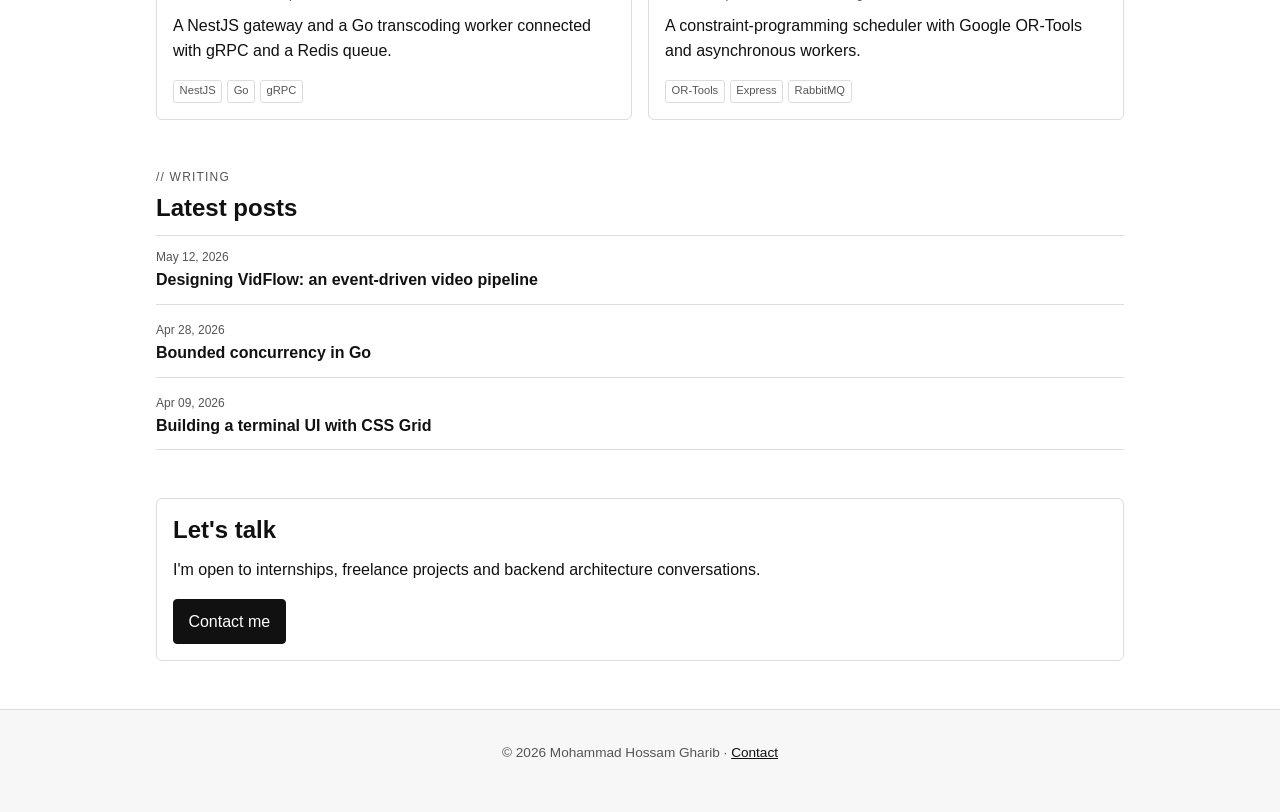
==== commit da51f638: "Move stylesheet into css/ and host homepage image locally" ====
--- a/index.html
+++ b/index.html
@@ -5,7 +5,7 @@
 <meta name="viewport" content="width=device-width, initial-scale=1">
 <title>Mohammad Hossam Gharib — Portfolio</title>
 <meta name="description" content="Portfolio of Mohammad Hossam Gharib, a Computer Science student and full-stack developer.">
-<link rel="stylesheet" href="style.css">
+<link rel="stylesheet" href="css/style.css">
 </head>
 <body id="top">
 <header>
@@ -35,8 +35,7 @@
   </section>
 
   <figure class="photo">
-    <img src="https://images.unsplash.com/photo-1461749280684-dccba630e2f6?auto=format&fit=crop&w=1200&q=80" alt="Programming code on a laptop screen" width="1200" height="800" loading="lazy">
-    <figcaption>Programming workspace — photo from Unsplash.</figcaption>
+    <img src="images/programming.jpg" alt="Programming code on a laptop screen" width="1200" height="801" loading="lazy">
   </figure>
 
   <section>
--- a/css/style.css
+++ b/css/style.css
@@ -0,0 +1,392 @@
+:root {
+  --text: #111;
+  --muted: #555;
+  --line: #ddd;
+  --soft: #f7f7f7;
+}
+* {
+  box-sizing: border-box;
+}
+html {
+  scroll-behavior: smooth;
+  scroll-padding-top: 70px;
+}
+body {
+  margin: 0;
+  background: #fff;
+  color: var(--text);
+  font:
+    16px/1.6 Arial,
+    Helvetica,
+    sans-serif;
+}
+h1,
+h2,
+h3 {
+  margin: 0 0 0.5em;
+  line-height: 1.25;
+}
+p {
+  margin: 0 0 1rem;
+}
+a {
+  color: var(--text);
+}
+a:hover {
+  color: var(--muted);
+}
+a:focus-visible,
+button:focus-visible {
+  outline: 2px solid #111;
+  outline-offset: 2px;
+}
+ul {
+  padding-left: 1.2rem;
+}
+li {
+  margin-bottom: 0.3rem;
+}
+.wrap {
+  max-width: 1000px;
+  margin: 0 auto;
+  padding: 0 1rem;
+}
+header {
+  position: sticky;
+  top: 0;
+  z-index: 10;
+  background: #fff;
+  border-bottom: 1px solid var(--line);
+}
+.bar {
+  display: flex;
+  flex-wrap: wrap;
+  align-items: center;
+  justify-content: space-between;
+  gap: 0.5rem;
+  max-width: 1000px;
+  margin: 0 auto;
+  padding: 0.8rem 1rem;
+}
+.brand {
+  font-weight: 700;
+  text-decoration: none;
+}
+nav {
+  display: flex;
+  flex-wrap: wrap;
+  gap: 0.8rem;
+}
+nav a {
+  color: var(--muted);
+  text-decoration: none;
+}
+nav a:hover {
+  color: var(--text);
+  text-decoration: underline;
+}
+main {
+  padding: 2rem 0 3rem;
+}
+section {
+  margin-bottom: 3rem;
+}
+.eyebrow {
+  margin: 0 0 0.4rem;
+  color: var(--muted);
+  font-size: 0.75rem;
+  letter-spacing: 0.1em;
+  text-transform: uppercase;
+}
+.hero h1 {
+  font-size: clamp(2rem, 6vw, 3rem);
+}
+.hero p {
+  max-width: 60ch;
+  color: var(--muted);
+}
+.actions {
+  display: flex;
+  flex-wrap: wrap;
+  gap: 0.5rem;
+  margin: 1rem 0;
+}
+.button {
+  display: inline-block;
+  padding: 0.55rem 0.9rem;
+  border: 1px solid #111;
+  border-radius: 4px;
+  background: #111;
+  color: #fff;
+  text-decoration: none;
+  font: inherit;
+  cursor: pointer;
+}
+.button:hover {
+  background: #333;
+  color: #fff;
+}
+.button.alt {
+  background: #fff;
+  color: #111;
+}
+.button.alt:hover {
+  background: #f2f2f2;
+  color: #111;
+}
+.photo {
+  margin: 0 0 2rem;
+}
+.photo img {
+  display: block;
+  width: 100%;
+  height: auto;
+  border-radius: 6px;
+}
+.meta {
+  display: flex;
+  flex-wrap: wrap;
+  gap: 1rem;
+  color: var(--muted);
+  font-size: 0.85rem;
+}
+.meta strong {
+  display: block;
+  color: var(--text);
+}
+.grid {
+  display: grid;
+  grid-template-columns: 1.4fr 1fr;
+  gap: 1.5rem;
+}
+.cards {
+  display: grid;
+  grid-template-columns: 1fr 1fr;
+  gap: 1rem;
+}
+.card,
+.case,
+.panel {
+  border: 1px solid var(--line);
+  border-radius: 6px;
+  padding: 1rem;
+  background: #fff;
+}
+.card h3,
+.case h2 {
+  margin-bottom: 0.25rem;
+}
+.sub {
+  display: block;
+  margin-bottom: 0.5rem;
+  color: var(--muted);
+  font-size: 0.8rem;
+}
+.tags {
+  display: flex;
+  flex-wrap: wrap;
+  gap: 0.3rem;
+  margin-top: 0.8rem;
+}
+.tag {
+  padding: 0.1rem 0.35rem;
+  border: 1px solid var(--line);
+  border-radius: 3px;
+  color: var(--muted);
+  font-size: 0.7rem;
+}
+dl {
+  margin: 0;
+}
+dl div {
+  display: flex;
+  gap: 0.5rem;
+  padding: 0.2rem 0;
+  border-bottom: 1px solid #eee;
+  font-size: 0.85rem;
+}
+dt {
+  width: 75px;
+  color: var(--muted);
+}
+dd {
+  margin: 0;
+}
+.posts {
+  list-style: none;
+  padding: 0;
+  margin: 0;
+  border-top: 1px solid var(--line);
+}
+.posts li {
+  border-bottom: 1px solid var(--line);
+  padding: 0.7rem 0;
+}
+.posts a {
+  display: block;
+  text-decoration: none;
+}
+.posts time {
+  display: block;
+  color: var(--muted);
+  font-size: 0.75rem;
+}
+.page-head {
+  padding: 1rem 0 2rem;
+  border-bottom: 1px solid var(--line);
+  margin-bottom: 2rem;
+}
+.crumb {
+  margin-bottom: 0.8rem;
+  color: var(--muted);
+  font-size: 0.8rem;
+}
+.crumb a {
+  color: var(--muted);
+}
+.case {
+  margin-bottom: 1rem;
+}
+.case ul {
+  margin: 0.5rem 0;
+}
+.table-wrap {
+  overflow-x: auto;
+  border: 1px solid var(--line);
+  border-radius: 6px;
+}
+table {
+  width: 100%;
+  min-width: 700px;
+  border-collapse: collapse;
+  font-size: 0.85rem;
+}
+th,
+td {
+  padding: 0.5rem;
+  border: 1px solid var(--line);
+  text-align: left;
+}
+thead th {
+  background: var(--soft);
+}
+tbody tr:nth-child(even) {
+  background: #fafafa;
+}
+.contact {
+  display: grid;
+  grid-template-columns: 0.8fr 1.2fr;
+  gap: 1.5rem;
+}
+.contact ul {
+  list-style: none;
+  padding: 0;
+}
+.contact li {
+  padding: 0.5rem 0;
+  border-bottom: 1px solid var(--line);
+}
+.contact b {
+  display: block;
+  color: var(--muted);
+  font-size: 0.7rem;
+  text-transform: uppercase;
+}
+form {
+  padding: 1rem;
+  border: 1px solid var(--line);
+  border-radius: 6px;
+}
+fieldset {
+  margin: 0 0 1rem;
+  padding: 0.8rem;
+  border: 1px solid var(--line);
+  border-radius: 6px;
+}
+legend {
+  padding: 0 0.3rem;
+  font-weight: 700;
+}
+label {
+  display: block;
+  margin: 0.4rem 0 0.2rem;
+  font-size: 0.85rem;
+  font-weight: 600;
+}
+input,
+select,
+textarea {
+  width: 100%;
+  padding: 0.5rem;
+  border: 1px solid #bbb;
+  border-radius: 4px;
+  font: inherit;
+}
+input[type="radio"],
+input[type="checkbox"] {
+  width: auto;
+}
+.row {
+  display: grid;
+  grid-template-columns: 1fr 1fr;
+  gap: 0.8rem;
+}
+.check {
+  display: flex;
+  gap: 0.4rem;
+  align-items: center;
+  font-weight: 400;
+}
+.actions-form {
+  display: flex;
+  gap: 0.5rem;
+  margin-top: 0.5rem;
+}
+details {
+  margin-bottom: 0.5rem;
+  padding: 0.6rem 0.8rem;
+  border: 1px solid var(--line);
+  border-radius: 6px;
+}
+summary {
+  cursor: pointer;
+  font-weight: 600;
+}
+footer {
+  padding: 1.2rem 0;
+  border-top: 1px solid var(--line);
+  background: var(--soft);
+  color: var(--muted);
+  font-size: 0.85rem;
+}
+footer .bar {
+  display: block;
+  text-align: center;
+}
+.top {
+  position: fixed;
+  right: 1rem;
+  bottom: 1rem;
+  display: grid;
+  place-items: center;
+  width: 34px;
+  height: 34px;
+  border-radius: 4px;
+  background: #111;
+  color: #fff;
+  text-decoration: none;
+}
+@media (max-width: 760px) {
+  .grid,
+  .cards,
+  .contact,
+  .row {
+    grid-template-columns: 1fr;
+  }
+}
+@media (max-width: 480px) {
+  .actions .button {
+    width: 100%;
+    text-align: center;
+  }
+}
